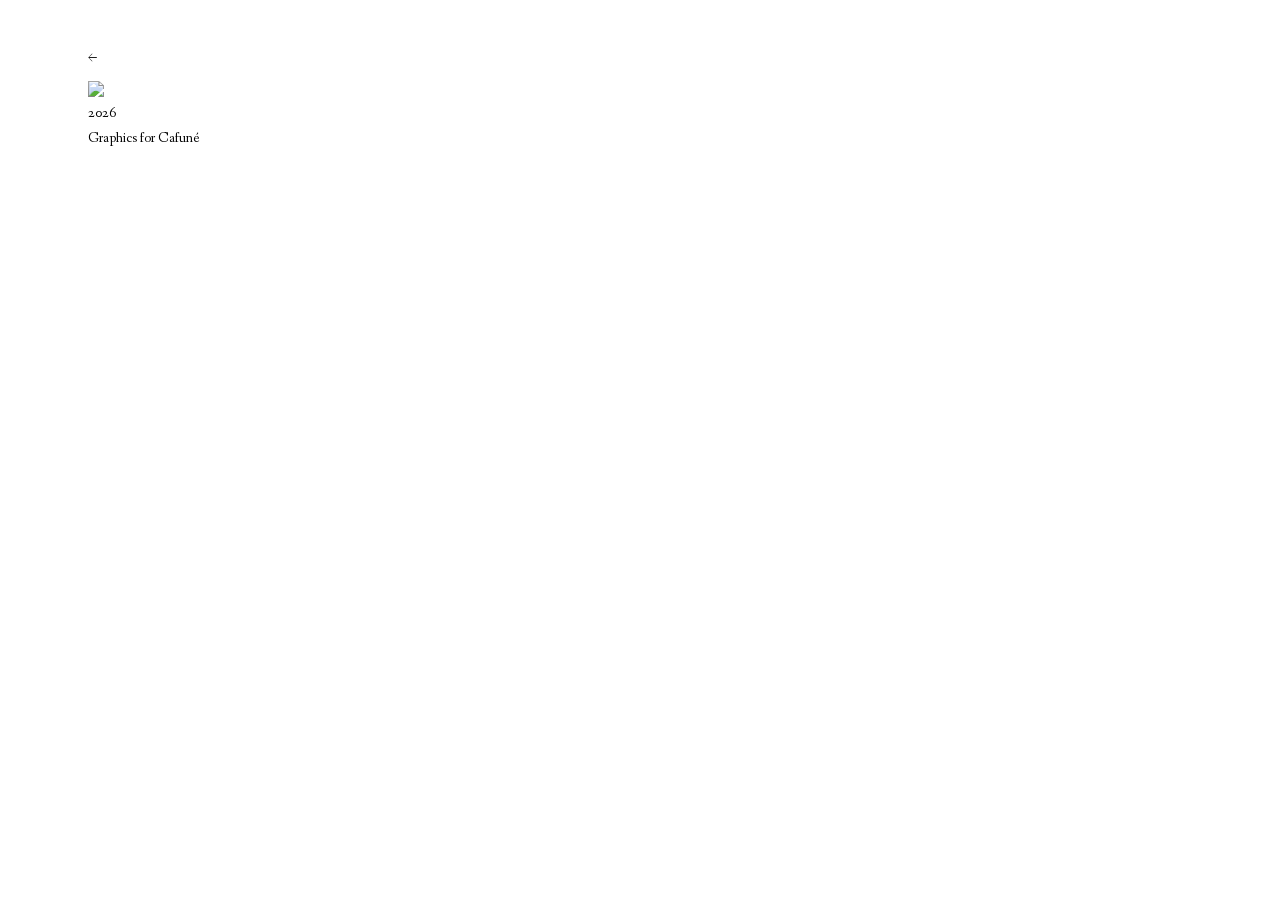
==== commissions.html @ 2b6ab6b1 "Add commissions.html with initial content" ====
<!DOCTYPE html>
<html>
<head>
    <title> Rogers Mathews </title>
    <link rel="stylesheet" href="style.css">
    <meta name="format-detection" content="telephone=no">
</head>

<body>
<div class="container">

    <p class="small-text">
    <a href="index.html" class="back-link">←</a>
    </p>
    
    <!-- photos -->

    <div class="photo-entry">
        <img src="cafune.webp" class="portrait">
        <p class="small-text photo-info">
            2026<br>
        </p>

        <p class="small-text photo-description">
        Graphics for Cafuné
        </p>
    </div>
   
</body>
</div>
---- style.css ----
.small-text {
  font-size: 0.9rem;
  font-family: "potato";
}

@font-face {
    font-family: "potato";
    src: url("fanwood_text-webfont.woff") format("woff2");
}

@font-face {
    font-family: "apple";
    src: url("Haskoy-ExtraLight.woff2") format("woff");
}


.nav-link {
    text-decoration: none;
    color: #000000;
}

.nav-link:hover {
    color: #7F7F7F;
}


.back-link {
    text-decoration: none;
    color: #000000;
    font-family: 'apple';
    font-size: 0.75rem;
}

.back-link:hover {
    color: #7F7F7F;
}


/* This is the main site container */
.container {
    width: 800px;
    margin-top: 50px;
    margin-left: 80px;
    margin-right: 80px;
    text-align: left;
}


/* Each photo + information block */

.photo-entry {
    margin-bottom: 60px;
}

/* Photo */

.photo-entry img {
    width: 800px;
    max-width: 100%;
    height: auto;
    display: block;
    margin-bottom: 10px;
}

/* Date / location / coordinates */

.photo-info {
    margin: 0 0 10px 0;
}

/* Description */

.photo-description {
    margin: 0;
}




.photo-entry img.portrait {
    width: 600px;
    max-width: 100%;
}


.thumb {
    width: 800px;
    max-width: 100%;
    height: auto;
    display: block;

    user-select: none;
    transform: translateZ(0);
}

.photo-entry video.portrait {
    width: 600px;
    max-width: 100%;
}












.video-gallery {
    width: 800px;
    max-width: 100%;
    display: grid;
    grid-template-columns: repeat(2, 400px);

}

.video-entry {
    width: 400px;
}

.video-thumb {
    width: 400px;
    max-width: 100%;
    height: auto;
    display: block;
    user-select: none;
}
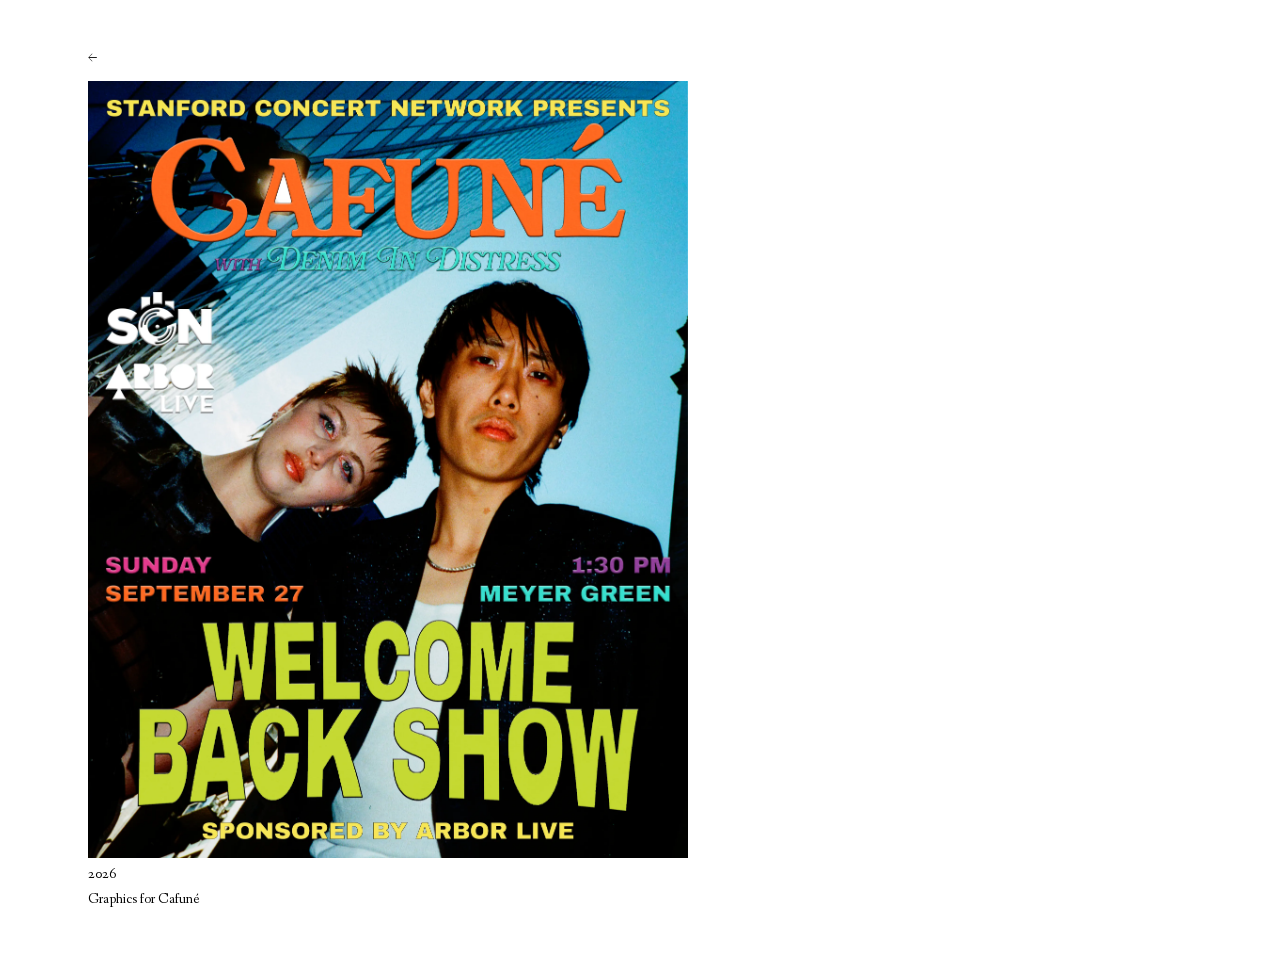
==== commit 8f173502: "Update image source filename to match case" ====
--- a/commissions.html
+++ b/commissions.html
@@ -16,7 +16,7 @@
     <!-- photos -->
 
     <div class="photo-entry">
-        <img src="cafune.webp" class="portrait">
+        <img src="CAFUNE.webp" class="portrait">
         <p class="small-text photo-info">
             2026<br>
         </p>
